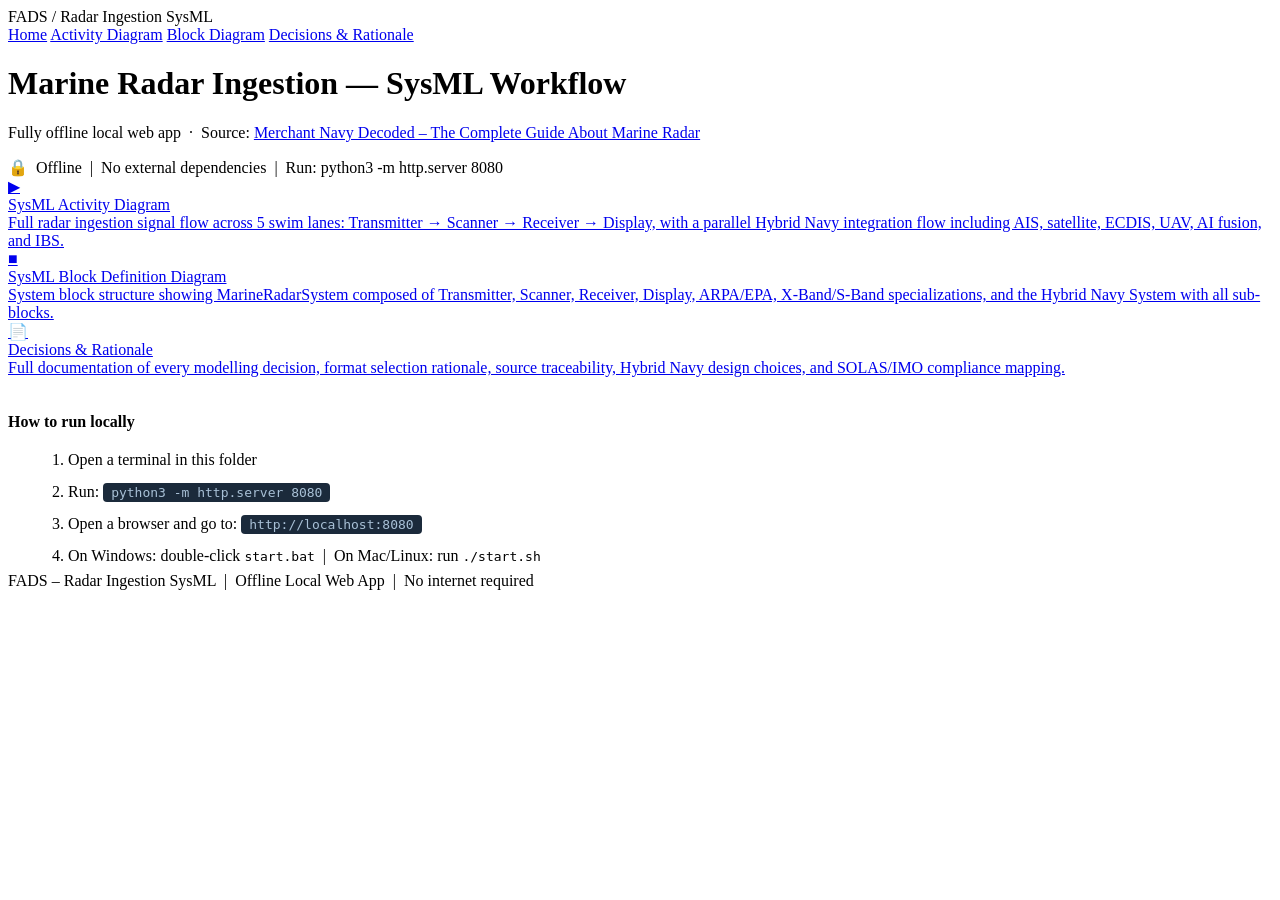
==== radar-webapp/index.html @ 5dc1370f "Add files via upload" ====
<!DOCTYPE html>
<html lang="en">
<head>
  <meta charset="UTF-8">
  <meta name="viewport" content="width=device-width, initial-scale=1.0">
  <title>FADS – Radar Ingestion SysML</title>
  <link rel="stylesheet" href="css/style.css">
</head>
<body>

<header>
  <div class="logo">FADS <span>/ Radar Ingestion SysML</span></div>
  <nav>
    <a href="index.html" class="active">Home</a>
    <a href="activity.html">Activity Diagram</a>
    <a href="bdd.html">Block Diagram</a>
    <a href="rationale.html">Decisions &amp; Rationale</a>
  </nav>
</header>

<div class="page-content">
  <h1 class="page-title">Marine Radar Ingestion — SysML Workflow</h1>
  <p class="page-subtitle">
    Fully offline local web app &nbsp;·&nbsp;
    Source: <a href="#" onclick="return false;">Merchant Navy Decoded – The Complete Guide About Marine Radar</a>
  </p>

  <div class="source-badge">
    &#128274;&nbsp; Offline &nbsp;|&nbsp; No external dependencies &nbsp;|&nbsp; Run: python3 -m http.server 8080
  </div>

  <div class="card-grid">
    <a class="card" href="activity.html">
      <div class="card-icon">&#9654;</div>
      <div class="card-title">SysML Activity Diagram</div>
      <div class="card-desc">
        Full radar ingestion signal flow across 5 swim lanes: Transmitter → Scanner → Receiver → Display,
        with a parallel Hybrid Navy integration flow including AIS, satellite, ECDIS, UAV, AI fusion, and IBS.
      </div>
    </a>

    <a class="card" href="bdd.html">
      <div class="card-icon">&#9632;</div>
      <div class="card-title">SysML Block Definition Diagram</div>
      <div class="card-desc">
        System block structure showing MarineRadarSystem composed of Transmitter, Scanner, Receiver, Display,
        ARPA/EPA, X-Band/S-Band specializations, and the Hybrid Navy System with all sub-blocks.
      </div>
    </a>

    <a class="card" href="rationale.html">
      <div class="card-icon">&#128196;</div>
      <div class="card-title">Decisions &amp; Rationale</div>
      <div class="card-desc">
        Full documentation of every modelling decision, format selection rationale, source traceability,
        Hybrid Navy design choices, and SOLAS/IMO compliance mapping.
      </div>
    </a>
  </div>

  <h2 style="margin-top:36px; font-size:1rem; color:var(--navy);">How to run locally</h2>
  <ol style="margin:10px 0 0 20px; line-height:2;">
    <li>Open a terminal in this folder</li>
    <li>Run: <code style="background:#1B2A3B;color:#A8C0D6;padding:2px 8px;border-radius:4px;">python3 -m http.server 8080</code></li>
    <li>Open a browser and go to: <code style="background:#1B2A3B;color:#A8C0D6;padding:2px 8px;border-radius:4px;">http://localhost:8080</code></li>
    <li>On Windows: double-click <code>start.bat</code> &nbsp;|&nbsp; On Mac/Linux: run <code>./start.sh</code></li>
  </ol>
</div>

<footer>
  FADS – Radar Ingestion SysML &nbsp;|&nbsp; Offline Local Web App &nbsp;|&nbsp; No internet required
</footer>

<script src="js/app.js"></script>
</body>
</html>
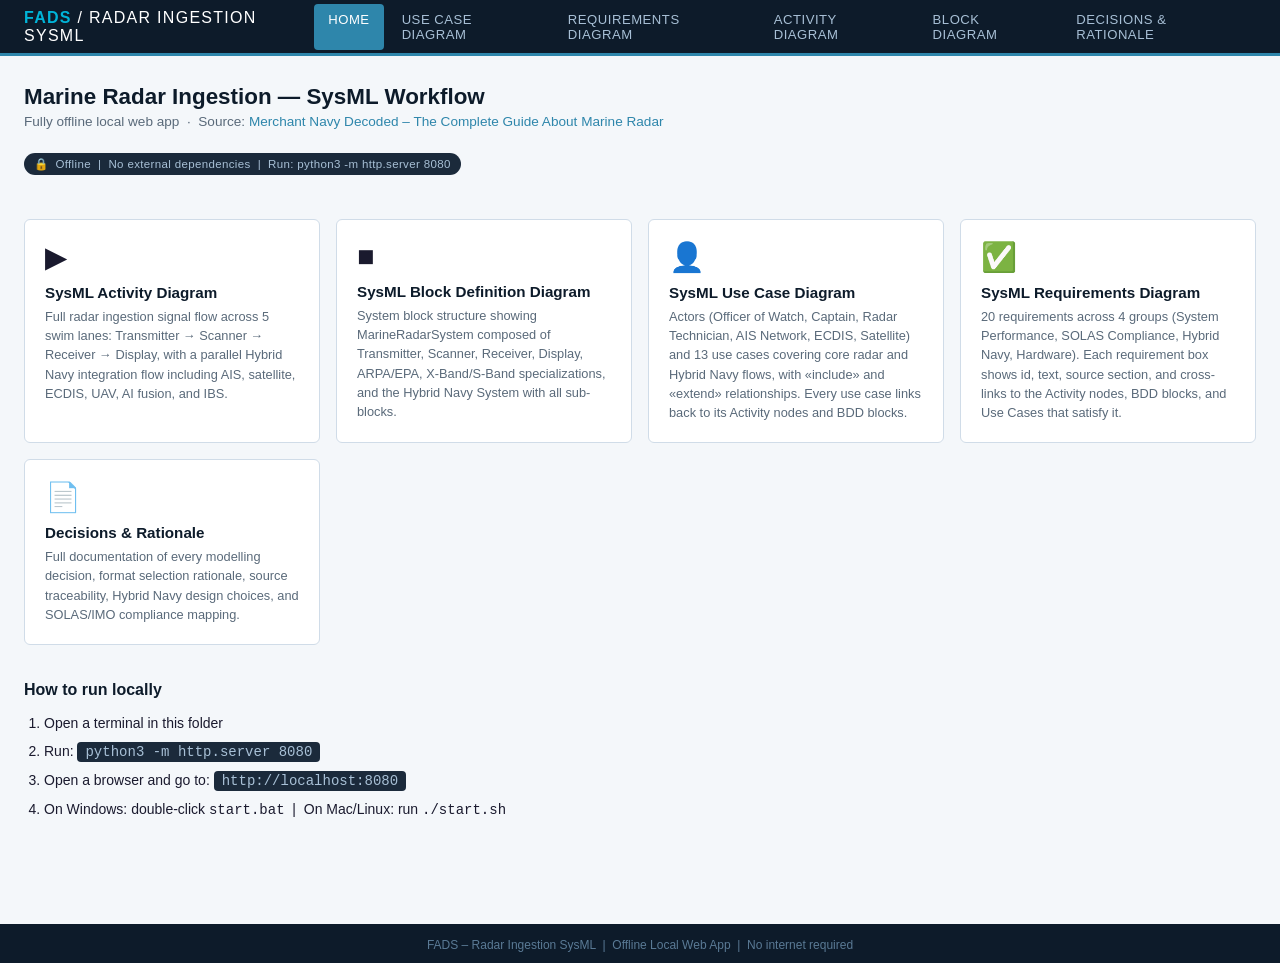
==== commit 1e2eadf9: "Initial" ====
--- a/radar-webapp/index.html
+++ b/radar-webapp/index.html
@@ -12,6 +12,8 @@
   <div class="logo">FADS <span>/ Radar Ingestion SysML</span></div>
   <nav>
     <a href="index.html" class="active">Home</a>
+    <a href="usecase.html">Use Case Diagram</a>
+    <a href="requirements.html">Requirements Diagram</a>
     <a href="activity.html">Activity Diagram</a>
     <a href="bdd.html">Block Diagram</a>
     <a href="rationale.html">Decisions &amp; Rationale</a>
@@ -48,6 +50,26 @@
       </div>
     </a>
 
+    <a class="card" href="usecase.html">
+      <div class="card-icon">&#128100;</div>
+      <div class="card-title">SysML Use Case Diagram</div>
+      <div class="card-desc">
+        Actors (Officer of Watch, Captain, Radar Technician, AIS Network, ECDIS, Satellite) and 13 use cases
+        covering core radar and Hybrid Navy flows, with «include» and «extend» relationships.
+        Every use case links back to its Activity nodes and BDD blocks.
+      </div>
+    </a>
+
+    <a class="card" href="requirements.html">
+      <div class="card-icon">&#9989;</div>
+      <div class="card-title">SysML Requirements Diagram</div>
+      <div class="card-desc">
+        20 requirements across 4 groups (System Performance, SOLAS Compliance, Hybrid Navy, Hardware).
+        Each requirement box shows id, text, source section, and cross-links to the Activity nodes,
+        BDD blocks, and Use Cases that satisfy it.
+      </div>
+    </a>
+
     <a class="card" href="rationale.html">
       <div class="card-icon">&#128196;</div>
       <div class="card-title">Decisions &amp; Rationale</div>
--- a/radar-webapp/css/style.css
+++ b/radar-webapp/css/style.css
@@ -0,0 +1,437 @@
+/* ============================================================
+   FADS – Radar Ingestion SysML Web App
+   Shared Stylesheet
+   ============================================================ */
+
+:root {
+  --navy:      #0D1B2A;
+  --navy-mid:  #1B2A3B;
+  --accent:    #2E86AB;
+  --accent2:   #00B4D8;
+  --light-bg:  #F4F7FA;
+  --border:    #D0DCE8;
+  --text:      #1A1A2E;
+  --text-muted:#5A6A7A;
+  --white:     #FFFFFF;
+
+  /* Lane colours */
+  --lane-tx:       #DCEEFB;
+  --lane-tx-hdr:   #1A6EA3;
+  --lane-scan:     #E8F5E9;
+  --lane-scan-hdr: #2E7D32;
+  --lane-rx:       #FBE9E7;
+  --lane-rx-hdr:   #B71C1C;
+  --lane-disp:     #EDE7F6;
+  --lane-disp-hdr: #6A1B9A;
+  --lane-hybrid:   #E0F7FA;
+  --lane-hybrid-hdr: #00695C;
+}
+
+* { box-sizing: border-box; margin: 0; padding: 0; }
+
+body {
+  font-family: 'Segoe UI', Arial, sans-serif;
+  background: var(--light-bg);
+  color: var(--text);
+  font-size: 14px;
+}
+
+/* ── TOP NAV ─────────────────────────────────────────────── */
+header {
+  background: var(--navy);
+  color: var(--white);
+  padding: 0 24px;
+  display: flex;
+  align-items: center;
+  justify-content: space-between;
+  height: 56px;
+  position: sticky;
+  top: 0;
+  z-index: 100;
+  border-bottom: 3px solid var(--accent);
+}
+
+header .logo {
+  font-size: 1rem;
+  font-weight: 700;
+  letter-spacing: 0.08em;
+  text-transform: uppercase;
+  color: var(--accent2);
+}
+
+header .logo span {
+  color: var(--white);
+  font-weight: 300;
+}
+
+nav {
+  display: flex;
+  gap: 4px;
+}
+
+nav a {
+  color: #A8C0D6;
+  text-decoration: none;
+  padding: 8px 14px;
+  border-radius: 4px;
+  font-size: 0.82rem;
+  font-weight: 500;
+  letter-spacing: 0.04em;
+  text-transform: uppercase;
+  transition: background 0.15s, color 0.15s;
+}
+
+nav a:hover,
+nav a.active {
+  background: var(--accent);
+  color: var(--white);
+}
+
+/* ── PAGE WRAPPER ────────────────────────────────────────── */
+.page-content {
+  max-width: 1400px;
+  margin: 0 auto;
+  padding: 28px 24px 60px;
+}
+
+.page-title {
+  font-size: 1.4rem;
+  font-weight: 700;
+  color: var(--navy);
+  margin-bottom: 4px;
+}
+
+.page-subtitle {
+  font-size: 0.85rem;
+  color: var(--text-muted);
+  margin-bottom: 24px;
+}
+
+.page-subtitle a {
+  color: var(--accent);
+  text-decoration: none;
+}
+
+/* ── DIAGRAM CONTAINER ───────────────────────────────────── */
+.diagram-wrap {
+  background: var(--white);
+  border: 1px solid var(--border);
+  border-radius: 6px;
+  padding: 16px;
+  overflow-x: auto;
+  box-shadow: 0 2px 8px rgba(0,0,0,0.06);
+}
+
+.diagram-wrap svg {
+  display: block;
+  margin: 0 auto;
+}
+
+/* ── LEGEND ──────────────────────────────────────────────── */
+.legend {
+  display: flex;
+  flex-wrap: wrap;
+  gap: 10px;
+  margin-top: 16px;
+}
+
+.legend-item {
+  display: flex;
+  align-items: center;
+  gap: 6px;
+  font-size: 0.78rem;
+  color: var(--text-muted);
+}
+
+.legend-swatch {
+  width: 14px;
+  height: 14px;
+  border-radius: 3px;
+  border: 1px solid rgba(0,0,0,0.15);
+  flex-shrink: 0;
+}
+
+/* ── INFO CARDS (index page) ─────────────────────────────── */
+.card-grid {
+  display: grid;
+  grid-template-columns: repeat(auto-fill, minmax(260px, 1fr));
+  gap: 16px;
+  margin-top: 24px;
+}
+
+.card {
+  background: var(--white);
+  border: 1px solid var(--border);
+  border-radius: 6px;
+  padding: 20px;
+  text-decoration: none;
+  color: var(--text);
+  transition: box-shadow 0.15s, border-color 0.15s;
+  display: block;
+}
+
+.card:hover {
+  box-shadow: 0 4px 16px rgba(46,134,171,0.15);
+  border-color: var(--accent);
+}
+
+.card-icon {
+  font-size: 1.8rem;
+  margin-bottom: 10px;
+}
+
+.card-title {
+  font-weight: 700;
+  font-size: 0.95rem;
+  margin-bottom: 6px;
+  color: var(--navy);
+}
+
+.card-desc {
+  font-size: 0.8rem;
+  color: var(--text-muted);
+  line-height: 1.5;
+}
+
+/* ── SOURCE BADGE ────────────────────────────────────────── */
+.source-badge {
+  display: inline-flex;
+  align-items: center;
+  gap: 6px;
+  background: var(--navy-mid);
+  color: #A8C0D6;
+  font-size: 0.72rem;
+  padding: 4px 10px;
+  border-radius: 12px;
+  margin-bottom: 20px;
+  letter-spacing: 0.03em;
+}
+
+/* ── RATIONALE PAGE ──────────────────────────────────────── */
+.rationale-body {
+  max-width: 860px;
+}
+
+.rationale-body h2 {
+  font-size: 1.1rem;
+  color: var(--navy);
+  margin: 28px 0 10px;
+  padding-bottom: 6px;
+  border-bottom: 2px solid var(--border);
+}
+
+.rationale-body h3 {
+  font-size: 0.95rem;
+  color: var(--accent);
+  margin: 18px 0 8px;
+}
+
+.rationale-body p {
+  line-height: 1.7;
+  margin-bottom: 10px;
+  color: var(--text);
+}
+
+.rationale-body ul, .rationale-body ol {
+  padding-left: 22px;
+  margin-bottom: 12px;
+}
+
+.rationale-body li {
+  line-height: 1.7;
+  margin-bottom: 4px;
+}
+
+.decision-table {
+  width: 100%;
+  border-collapse: collapse;
+  margin: 12px 0 18px;
+  font-size: 0.82rem;
+}
+
+.decision-table th {
+  background: var(--navy);
+  color: var(--white);
+  padding: 8px 12px;
+  text-align: left;
+  font-weight: 600;
+}
+
+.decision-table td {
+  border: 1px solid var(--border);
+  padding: 7px 12px;
+  vertical-align: top;
+  line-height: 1.5;
+}
+
+.decision-table tr:nth-child(even) td {
+  background: var(--light-bg);
+}
+
+.tag {
+  display: inline-block;
+  padding: 2px 8px;
+  border-radius: 10px;
+  font-size: 0.72rem;
+  font-weight: 600;
+  text-transform: uppercase;
+}
+
+.tag-source  { background: #E3F2FD; color: #1565C0; }
+.tag-decision { background: #FFF3E0; color: #E65100; }
+.tag-rationale { background: #E8F5E9; color: #2E7D32; }
+
+/* ── FOOTER ──────────────────────────────────────────────── */
+footer {
+  background: var(--navy);
+  color: #5A7A95;
+  font-size: 0.75rem;
+  text-align: center;
+  padding: 14px;
+  margin-top: 40px;
+}
+
+/* ── INTERACTIVE: Tooltip ────────────────────────────────── */
+.sysml-tooltip {
+  position: fixed;
+  display: none;
+  background: var(--navy);
+  color: #E0EEF8;
+  font-size: 0.78rem;
+  font-family: 'Segoe UI', Arial, sans-serif;
+  padding: 5px 10px;
+  border-radius: 4px;
+  pointer-events: none;
+  z-index: 9000;
+  max-width: 260px;
+  box-shadow: 0 2px 8px rgba(0,0,0,0.4);
+  white-space: nowrap;
+}
+
+/* ── INTERACTIVE: Detail Panel ───────────────────────────── */
+.detail-panel {
+  position: fixed;
+  display: none;
+  width: 316px;
+  max-height: 68vh;
+  background: var(--white);
+  border: 1px solid rgba(0,0,0,0.13);
+  border-top: 3px solid var(--accent);
+  border-radius: 0 0 8px 8px;
+  box-shadow: 0 8px 28px rgba(0,0,0,0.22);
+  overflow-y: auto;
+  z-index: 600;
+  padding: 12px 14px 14px;
+  pointer-events: auto;
+}
+.detail-panel.open { display: block; }
+
+.detail-close {
+  position: absolute;
+  top: 8px; right: 10px;
+  background: none; border: none;
+  font-size: 0.85rem; color: var(--text-muted);
+  cursor: pointer; padding: 2px 6px; border-radius: 4px;
+  line-height: 1;
+}
+.detail-close:hover { background: var(--light-bg); color: var(--text); }
+
+.dp-stereo { font-size: 0.72rem; color: var(--text-muted); font-style: italic; margin-bottom: 2px; }
+.dp-title  { font-size: 1rem; font-weight: 700; color: var(--navy); margin-bottom: 6px; padding-right: 24px; }
+.dp-meta   { font-size: 0.75rem; color: var(--accent); font-weight: 600; margin-bottom: 10px; }
+.dp-desc   { font-size: 0.82rem; line-height: 1.6; color: var(--text); margin-bottom: 12px; }
+
+.dp-section {
+  font-size: 0.72rem; font-weight: 700;
+  text-transform: uppercase; letter-spacing: 0.06em;
+  color: var(--text-muted); margin: 12px 0 4px;
+}
+.dp-list { padding-left: 16px; margin: 0 0 8px; }
+.dp-list li { font-size: 0.78rem; font-family: Consolas, monospace; color: var(--text); line-height: 1.7; }
+
+.dp-note {
+  background: #FFFDE7; border-left: 3px solid #F0A500;
+  font-size: 0.78rem; color: #4A3800; padding: 6px 10px;
+  border-radius: 0 4px 4px 0; margin-top: 10px; font-style: italic;
+}
+
+/* ── INTERACTIVE: Zoom Controls ──────────────────────────── */
+.zoom-controls {
+  display: flex; align-items: center; gap: 4px; margin-bottom: 8px;
+}
+.zoom-controls button {
+  background: var(--navy-mid); color: #A8C0D6;
+  border: 1px solid rgba(255,255,255,0.1); border-radius: 4px;
+  padding: 4px 10px; font-size: 0.78rem; cursor: pointer;
+  font-family: 'Segoe UI', Arial, sans-serif; transition: background 0.15s, color 0.15s;
+}
+.zoom-controls button:hover { background: var(--accent); color: var(--white); }
+.zoom-hint { font-size: 0.72rem; color: var(--text-muted); margin-left: 6px; }
+
+/* ── INTERACTIVE: Lane Filter ────────────────────────────── */
+.lane-filter-bar {
+  display: flex; flex-wrap: wrap; gap: 6px;
+  margin-bottom: 10px; align-items: center;
+}
+.filter-label {
+  font-size: 0.72rem; color: var(--text-muted);
+  text-transform: uppercase; letter-spacing: 0.05em;
+  font-weight: 600; margin-right: 4px;
+}
+.lane-filter-btn {
+  font-size: 0.72rem; font-family: 'Segoe UI', Arial, sans-serif;
+  padding: 3px 10px; border-radius: 12px; border: 2px solid #ccc;
+  background: var(--white); color: var(--text-muted);
+  cursor: pointer; transition: all 0.15s; font-weight: 600;
+  letter-spacing: 0.03em; text-transform: uppercase;
+}
+
+/* ── INTERACTIVE: Cross-diagram reference links ──────────── */
+.dp-crossref {
+  display: block;
+  font-size: 0.78rem;
+  color: var(--accent);
+  text-decoration: none;
+  padding: 5px 0;
+  border-bottom: 1px solid var(--border);
+  transition: color 0.15s;
+}
+.dp-crossref:last-child { border-bottom: none; }
+.dp-crossref:hover { color: var(--navy); text-decoration: underline; }
+
+/* ── INTERACTIVE: URL-highlight flash ────────────────────── */
+@keyframes nodeFlash {
+  0%   { filter: drop-shadow(0 0 10px rgba(46,134,171,0.9)); opacity: 1; }
+  40%  { filter: drop-shadow(0 0 3px rgba(46,134,171,0.3));  opacity: 0.7; }
+  100% { filter: drop-shadow(0 0 10px rgba(46,134,171,0.9)); opacity: 1; }
+}
+.highlight-flash { animation: nodeFlash 0.55s ease 3; }
+
+/* ── INTERACTIVE: Node hover (Activity) ──────────────────── */
+.node-group { cursor: pointer; }
+.node-group:hover rect,
+.node-group:hover polygon,
+.node-group:hover circle { opacity: 0.85; }
+
+/* ── INTERACTIVE: Block states (BDD) ─────────────────────── */
+.block-group { cursor: pointer; transition: opacity 0.2s; }
+.block-group.dimmed  { opacity: 0.1; pointer-events: none; }
+.block-group.selected { filter: drop-shadow(0 0 7px rgba(46,134,171,0.85)); }
+
+.conn-group { transition: opacity 0.2s; }
+.conn-group.dimmed { opacity: 0.05; }
+.conn-group.highlighted line,
+.conn-group.highlighted polyline { stroke-width: 3 !important; }
+
+/* ── INTERACTIVE: Requirements Diagram nodes ─────────────────── */
+.req-group, .req-node { cursor: pointer; transition: filter 0.15s; }
+.req-group:hover, .req-node:hover {
+  filter: drop-shadow(0 0 6px rgba(46,134,171,0.55));
+}
+
+/* ── INTERACTIVE: Link count badges ──────────────────────────── */
+.link-badge rect { transition: opacity 0.15s; }
+
+/* ── INTERACTIVE: Use case actor + node cursor ───────────────── */
+.uc-node, .actor-group { cursor: pointer; }
+.uc-node:hover ellipse { filter: brightness(0.92); }
